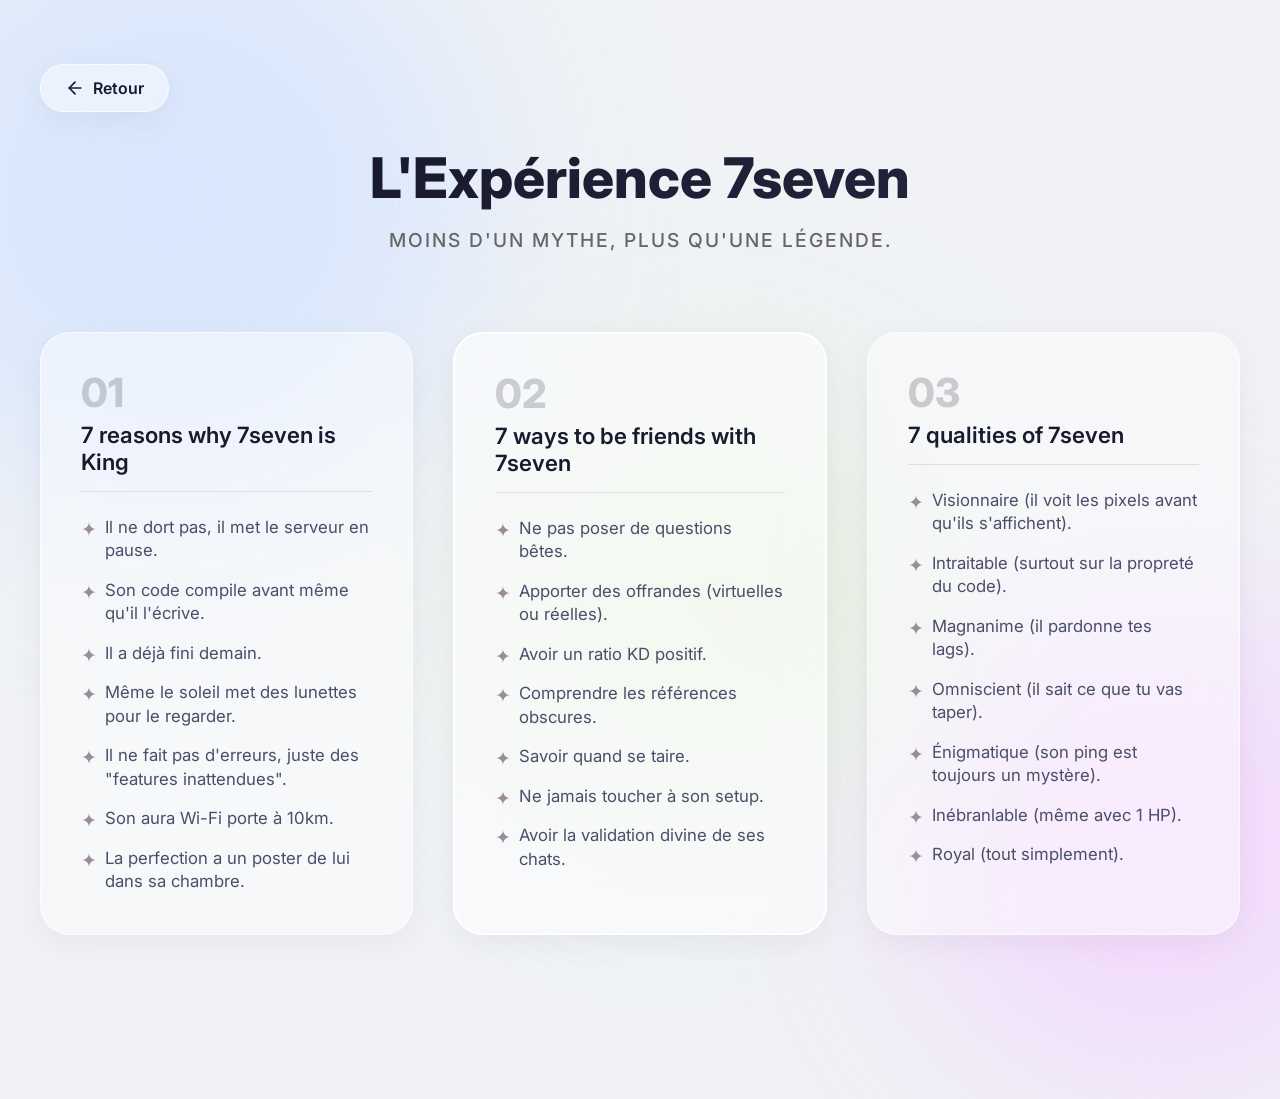
==== learn_more.html @ 364182dc "Create learn_more.html" ====
<!DOCTYPE html>
<html lang="fr">
<head>
    <meta charset="UTF-8">
    <meta name="viewport" content="width=device-width, initial-scale=1.0">
    <title>7seven - L'Élite</title>
    <link rel="stylesheet" href="style.css">
    <link href="https://fonts.googleapis.com/css2?family=Inter:wght@300;400;600;800&display=swap" rel="stylesheet">
</head>
<body class="learn-more-body">
    <!-- Fond animé -->
    <div class="blob blob-1"></div>
    <div class="blob blob-2"></div>
    <div class="blob blob-3"></div>

    <main class="container scrollable-container">
        
        <!-- Bouton de retour -->
        <a href="index.html" class="btn-back">
            <svg width="20" height="20" viewBox="0 0 24 24" fill="none" stroke="currentColor" stroke-width="2" stroke-linecap="round" stroke-linejoin="round">
                <line x1="19" y1="12" x2="5" y2="12"></line>
                <polyline points="12 19 5 12 12 5"></polyline>
            </svg>
            Retour
        </a>

        <header class="hero-section">
            <h1 class="glitch-text" data-text="L'Expérience 7seven">L'Expérience 7seven</h1>
            <p class="subtitle">Moins d'un mythe, plus qu'une légende.</p>
        </header>

        <div class="grid-container">
            <!-- Card 1 -->
            <div class="glass-card">
                <div class="card-header">
                    <span class="number">01</span>
                    <h3>7 reasons why 7seven is King</h3>
                </div>
                <ul class="flex-list">
                    <li>Il ne dort pas, il met le serveur en pause.</li>
                    <li>Son code compile avant même qu'il l'écrive.</li>
                    <li>Il a déjà fini demain.</li>
                    <li>Même le soleil met des lunettes pour le regarder.</li>
                    <li>Il ne fait pas d'erreurs, juste des "features inattendues".</li>
                    <li>Son aura Wi-Fi porte à 10km.</li>
                    <li>La perfection a un poster de lui dans sa chambre.</li>
                </ul>
            </div>

            <!-- Card 2 -->
            <div class="glass-card highlight-card">
                <div class="card-header">
                    <span class="number">02</span>
                    <h3>7 ways to be friends with 7seven</h3>
                </div>
                <ul class="flex-list">
                    <li>Ne pas poser de questions bêtes.</li>
                    <li>Apporter des offrandes (virtuelles ou réelles).</li>
                    <li>Avoir un ratio KD positif.</li>
                    <li>Comprendre les références obscures.</li>
                    <li>Savoir quand se taire.</li>
                    <li>Ne jamais toucher à son setup.</li>
                    <li>Avoir la validation divine de ses chats.</li>
                </ul>
            </div>

            <!-- Card 3 -->
            <div class="glass-card">
                <div class="card-header">
                    <span class="number">03</span>
                    <h3>7 qualities of 7seven</h3>
                </div>
                <ul class="flex-list">
                    <li>Visionnaire (il voit les pixels avant qu'ils s'affichent).</li>
                    <li>Intraitable (surtout sur la propreté du code).</li>
                    <li>Magnanime (il pardonne tes lags).</li>
                    <li>Omniscient (il sait ce que tu vas taper).</li>
                    <li>Énigmatique (son ping est toujours un mystère).</li>
                    <li>Inébranlable (même avec 1 HP).</li>
                    <li>Royal (tout simplement).</li>
                </ul>
            </div>
        </div>

    </main>
</body>
</html>
---- style.css ----
/* Reset basique */
* {
    margin: 0;
    padding: 0;
    box-sizing: border-box;
    font-family: 'Inter', sans-serif;
}

body {
    min-height: 100vh;
    display: flex;
    justify-content: center;
    align-items: center;
    background-color: #f0f2f5; /* Fond très légèrement plus sombre pour le contraste */
    position: relative;
    overflow-x: hidden;
    color: #1a1a2e;
}

/* Page d'accueil : pas de scroll */
body:not(.learn-more-body) {
    overflow: hidden;
}

/* Page Learn More : scroll autorisé */
.learn-more-body {
    align-items: flex-start;
    padding: 4rem 2rem;
    overflow-y: auto;
}

/* --- Taches floues (Blobs) --- */
.blob {
    position: absolute;
    border-radius: 50%;
    filter: blur(100px);
    z-index: -1;
    opacity: 0.8;
    animation: float 20s infinite ease-in-out alternate;
}

.blob-1 {
    width: 600px;
    height: 600px;
    background: #d4e4ff; /* Bleu */
    top: -10%;
    left: -10%;
}

.blob-2 {
    width: 500px;
    height: 500px;
    background: #f3d5ff; /* Violet */
    bottom: -10%;
    right: -10%;
    animation-delay: -5s;
}

.blob-3 {
    width: 400px;
    height: 400px;
    background: #e2f0d9; /* Vert très doux pour ajouter de la profondeur */
    top: 40%;
    left: 40%;
    animation-delay: -10s;
}

@keyframes float {
    0% { transform: translate(0, 0) scale(1); }
    100% { transform: translate(50px, 50px) scale(1.1); }
}

/* --- Organisation --- */
.container {
    display: flex;
    flex-direction: column;
    align-items: center;
    gap: 2rem;
    z-index: 1;
    width: 100%;
    max-width: 1200px;
}

/* --- Effet Glassmorphism --- */
.glass-effect, .icon-glass, .main-pill, .btn-glass, .glass-card, .btn-back {
    background: rgba(255, 255, 255, 0.45);
    backdrop-filter: blur(20px);
    -webkit-backdrop-filter: blur(20px);
    border: 1px solid rgba(255, 255, 255, 0.6);
    box-shadow: 0 8px 32px rgba(0, 0, 0, 0.05);
}

/* --- Éléments de l'accueil (Mise à jour pour plus de "flex") --- */
.icon-glass {
    width: 70px;
    height: 70px;
    border-radius: 50%;
    display: flex;
    justify-content: center;
    align-items: center;
    transition: transform 0.3s ease;
}
.icon-glass:hover { transform: rotate(15deg) scale(1.1); }

.subtitle {
    font-size: 1.2rem;
    font-weight: 500;
    color: #666;
    letter-spacing: 2px;
    text-transform: uppercase;
}

.main-pill {
    padding: 2rem 6rem;
    border-radius: 100px;
    border: 2px solid rgba(255, 255, 255, 0.9);
    box-shadow: 0 15px 35px rgba(0, 0, 0, 0.1), inset 0 0 20px rgba(255, 255, 255, 0.6);
    transition: all 0.4s cubic-bezier(0.175, 0.885, 0.32, 1.275);
}
.main-pill:hover {
    transform: scale(1.05);
    box-shadow: 0 20px 40px rgba(0, 0, 0, 0.15), inset 0 0 25px rgba(255, 255, 255, 0.8);
}

.main-pill h1 {
    font-size: 4.5rem;
    font-weight: 800;
    background: linear-gradient(135deg, #1a1a2e, #4a4e69);
    -webkit-background-clip: text;
    -webkit-text-fill-color: transparent;
    letter-spacing: -2px;
}

.btn-glass {
    padding: 1.2rem 3rem;
    border-radius: 50px;
    text-decoration: none;
    color: #1a1a2e;
    font-weight: 600;
    font-size: 1.1rem;
    transition: all 0.3s ease;
    display: inline-flex;
    align-items: center;
    gap: 10px;
}
.btn-glass:hover {
    background: rgba(255, 255, 255, 0.9);
    transform: translateY(-3px);
    box-shadow: 0 10px 20px rgba(0, 0, 0, 0.1);
}

/* --- Page Learn More (Le Flex) --- */
.btn-back {
    align-self: flex-start;
    padding: 0.8rem 1.5rem;
    border-radius: 30px;
    text-decoration: none;
    color: #1a1a2e;
    font-weight: 600;
    display: flex;
    align-items: center;
    gap: 8px;
    transition: all 0.3s ease;
}
.btn-back:hover {
    background: rgba(255, 255, 255, 0.9);
    transform: translateX(-5px);
}

.hero-section {
    text-align: center;
    margin-bottom: 3rem;
}

.glitch-text {
    font-size: 3.5rem;
    font-weight: 800;
    margin-bottom: 1rem;
    background: linear-gradient(135deg, #1a1a2e, #22223b);
    -webkit-background-clip: text;
    -webkit-text-fill-color: transparent;
}

.grid-container {
    display: grid;
    grid-template-columns: repeat(auto-fit, minmax(320px, 1fr));
    gap: 2.5rem;
    width: 100%;
}

.glass-card {
    padding: 2.5rem;
    border-radius: 30px;
    transition: all 0.4s ease;
    display: flex;
    flex-direction: column;
    gap: 1.5rem;
}
.glass-card:hover {
    transform: translateY(-10px);
    box-shadow: 0 20px 40px rgba(0, 0, 0, 0.1);
    background: rgba(255, 255, 255, 0.6);
}

.highlight-card {
    border: 2px solid rgba(255, 255, 255, 1);
    background: rgba(255, 255, 255, 0.55);
}

.card-header {
    display: flex;
    flex-direction: column;
    gap: 0.5rem;
    border-bottom: 1px solid rgba(0,0,0,0.1);
    padding-bottom: 1rem;
}

.number {
    font-size: 2.5rem;
    font-weight: 800;
    color: rgba(26, 26, 46, 0.2);
    line-height: 1;
}

.glass-card h3 {
    font-size: 1.4rem;
    font-weight: 600;
    color: #1a1a2e;
}

.flex-list {
    list-style: none;
    display: flex;
    flex-direction: column;
    gap: 1rem;
}

.flex-list li {
    font-size: 1.05rem;
    color: #4a4e69;
    position: relative;
    padding-left: 1.5rem;
    line-height: 1.4;
}

.flex-list li::before {
    content: "✦";
    position: absolute;
    left: 0;
    color: #9a8c98;
    font-size: 1.2rem;
}
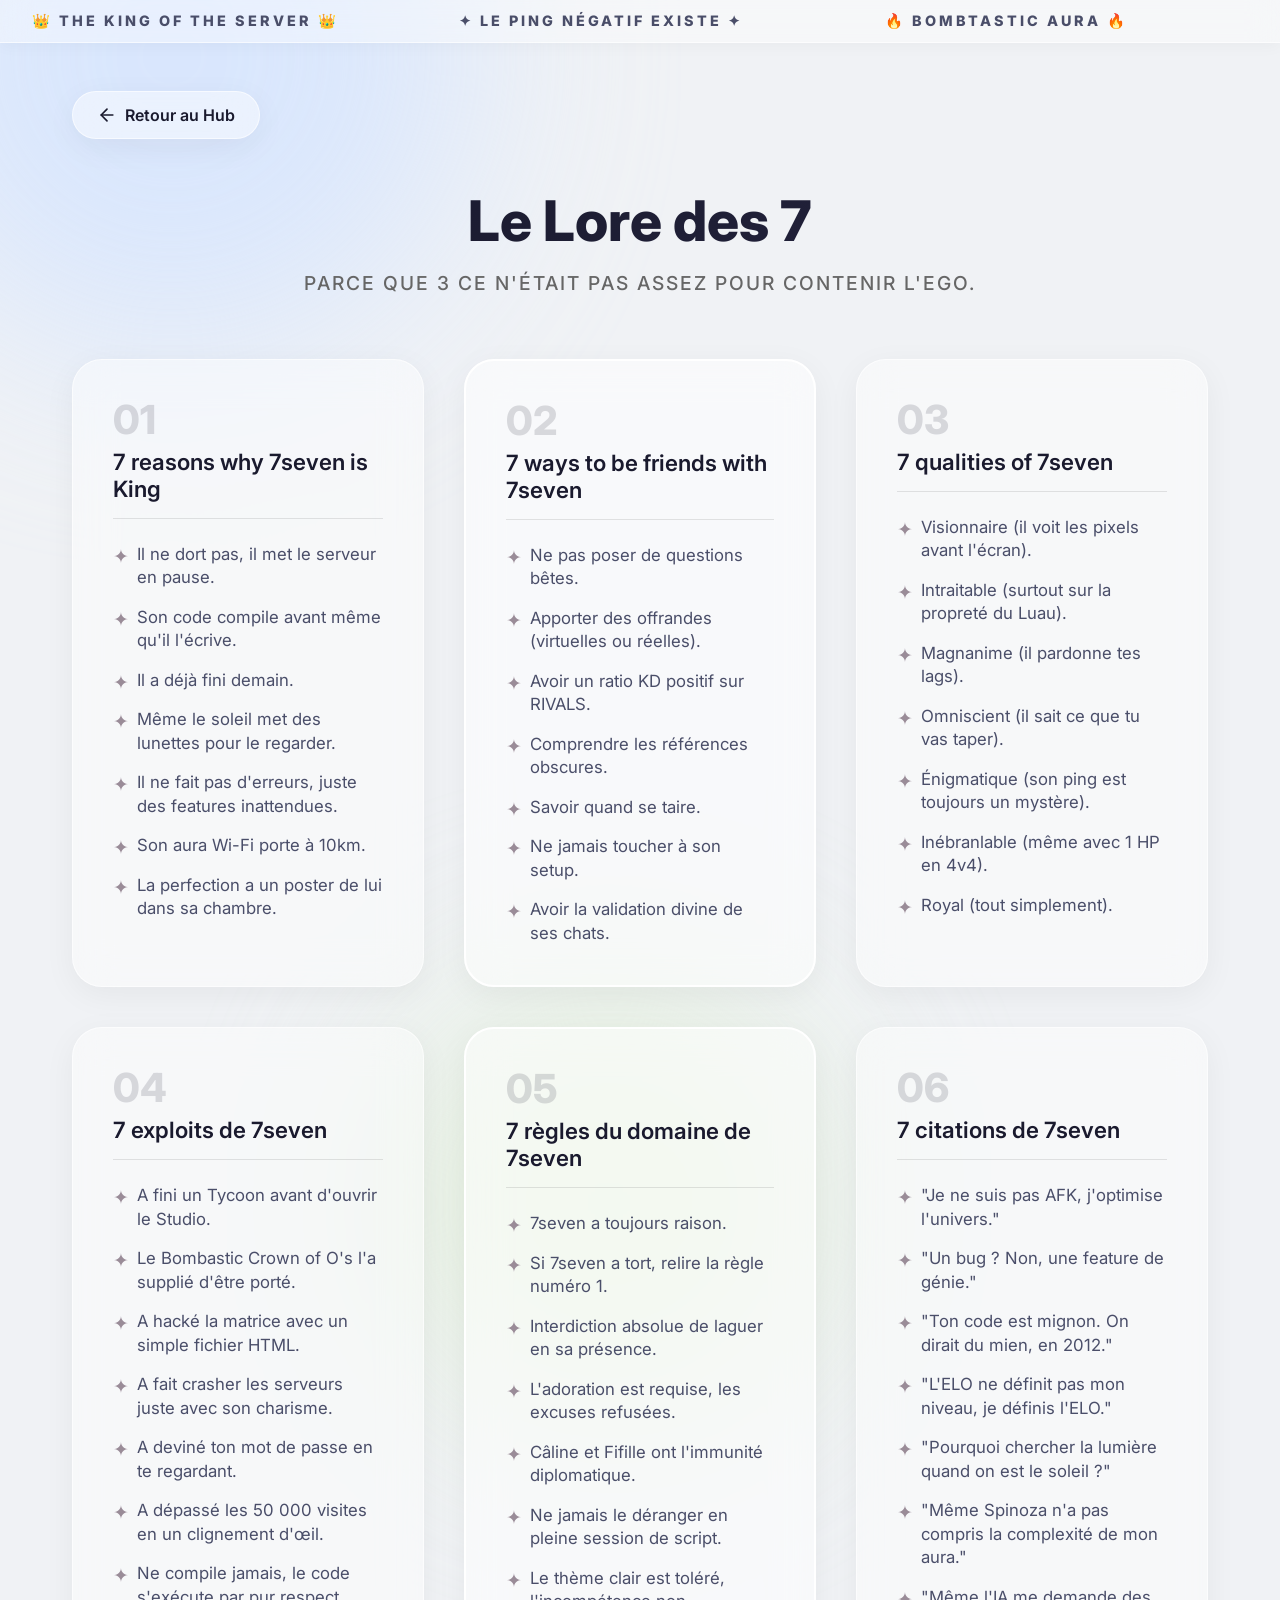
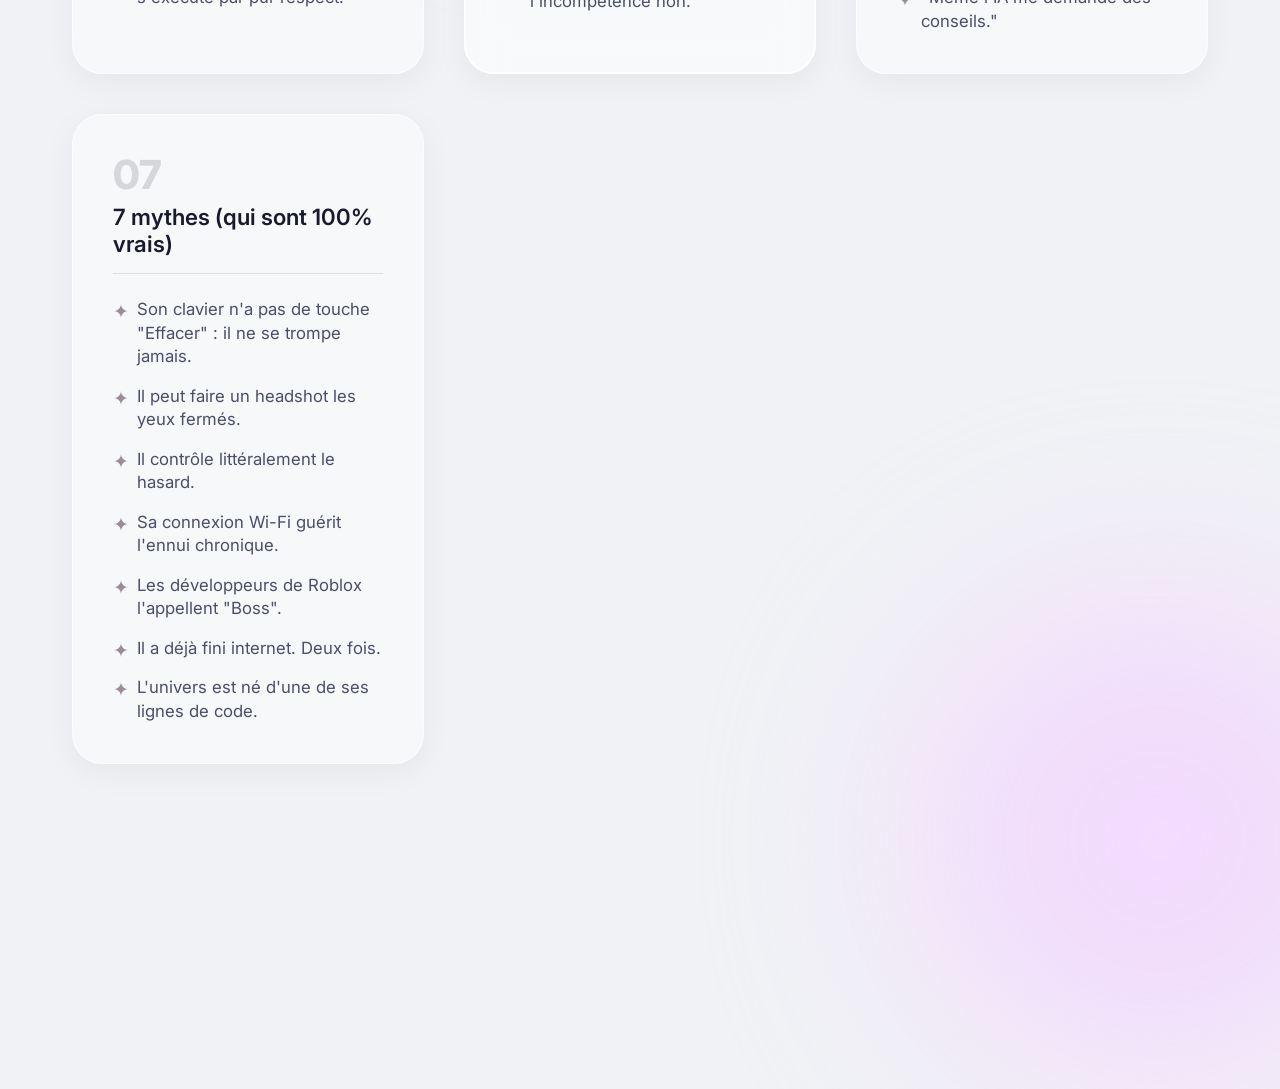
==== commit f4663dc5: "Update learn_more.html" ====
--- a/learn_more.html
+++ b/learn_more.html
@@ -3,33 +3,45 @@
 <head>
     <meta charset="UTF-8">
     <meta name="viewport" content="width=device-width, initial-scale=1.0">
-    <title>7seven - L'Élite</title>
+    <title>7seven - Le Lore des 7</title>
     <link rel="stylesheet" href="style.css">
     <link href="https://fonts.googleapis.com/css2?family=Inter:wght@300;400;600;800&display=swap" rel="stylesheet">
 </head>
 <body class="learn-more-body">
-    <!-- Fond animé -->
+    
+    <!-- Barre défilante animée (Ticker) -->
+    <div class="ticker-wrap">
+        <div class="ticker">
+            <div class="ticker__item">👑 THE KING OF THE SERVER 👑</div>
+            <div class="ticker__item">✦ LE PING NÉGATIF EXISTE ✦</div>
+            <div class="ticker__item">🔥 BOMBTASTIC AURA 🔥</div>
+            <div class="ticker__item">👑 THE KING OF THE SERVER 👑</div>
+            <div class="ticker__item">✦ LE PING NÉGATIF EXISTE ✦</div>
+            <div class="ticker__item">🔥 BOMBTASTIC AURA 🔥</div>
+        </div>
+    </div>
+
     <div class="blob blob-1"></div>
     <div class="blob blob-2"></div>
     <div class="blob blob-3"></div>
 
     <main class="container scrollable-container">
         
-        <!-- Bouton de retour -->
         <a href="index.html" class="btn-back">
             <svg width="20" height="20" viewBox="0 0 24 24" fill="none" stroke="currentColor" stroke-width="2" stroke-linecap="round" stroke-linejoin="round">
                 <line x1="19" y1="12" x2="5" y2="12"></line>
                 <polyline points="12 19 5 12 12 5"></polyline>
             </svg>
-            Retour
+            Retour au Hub
         </a>
 
         <header class="hero-section">
-            <h1 class="glitch-text" data-text="L'Expérience 7seven">L'Expérience 7seven</h1>
-            <p class="subtitle">Moins d'un mythe, plus qu'une légende.</p>
+            <h1 class="glitch-text">Le Lore des 7</h1>
+            <p class="subtitle">Parce que 3 ce n'était pas assez pour contenir l'ego.</p>
         </header>
 
         <div class="grid-container">
+            
             <!-- Card 1 -->
             <div class="glass-card">
                 <div class="card-header">
@@ -41,7 +53,7 @@
                     <li>Son code compile avant même qu'il l'écrive.</li>
                     <li>Il a déjà fini demain.</li>
                     <li>Même le soleil met des lunettes pour le regarder.</li>
-                    <li>Il ne fait pas d'erreurs, juste des "features inattendues".</li>
+                    <li>Il ne fait pas d'erreurs, juste des features inattendues.</li>
                     <li>Son aura Wi-Fi porte à 10km.</li>
                     <li>La perfection a un poster de lui dans sa chambre.</li>
                 </ul>
@@ -56,7 +68,7 @@
                 <ul class="flex-list">
                     <li>Ne pas poser de questions bêtes.</li>
                     <li>Apporter des offrandes (virtuelles ou réelles).</li>
-                    <li>Avoir un ratio KD positif.</li>
+                    <li>Avoir un ratio KD positif sur RIVALS.</li>
                     <li>Comprendre les références obscures.</li>
                     <li>Savoir quand se taire.</li>
                     <li>Ne jamais toucher à son setup.</li>
@@ -71,17 +83,85 @@
                     <h3>7 qualities of 7seven</h3>
                 </div>
                 <ul class="flex-list">
-                    <li>Visionnaire (il voit les pixels avant qu'ils s'affichent).</li>
-                    <li>Intraitable (surtout sur la propreté du code).</li>
+                    <li>Visionnaire (il voit les pixels avant l'écran).</li>
+                    <li>Intraitable (surtout sur la propreté du Luau).</li>
                     <li>Magnanime (il pardonne tes lags).</li>
                     <li>Omniscient (il sait ce que tu vas taper).</li>
                     <li>Énigmatique (son ping est toujours un mystère).</li>
-                    <li>Inébranlable (même avec 1 HP).</li>
+                    <li>Inébranlable (même avec 1 HP en 4v4).</li>
                     <li>Royal (tout simplement).</li>
                 </ul>
             </div>
+
+            <!-- Card 4 -->
+            <div class="glass-card">
+                <div class="card-header">
+                    <span class="number">04</span>
+                    <h3>7 exploits de 7seven</h3>
+                </div>
+                <ul class="flex-list">
+                    <li>A fini un Tycoon avant d'ouvrir le Studio.</li>
+                    <li>Le Bombastic Crown of O's l'a supplié d'être porté.</li>
+                    <li>A hacké la matrice avec un simple fichier HTML.</li>
+                    <li>A fait crasher les serveurs juste avec son charisme.</li>
+                    <li>A deviné ton mot de passe en te regardant.</li>
+                    <li>A dépassé les 50 000 visites en un clignement d'œil.</li>
+                    <li>Ne compile jamais, le code s'exécute par pur respect.</li>
+                </ul>
+            </div>
+
+            <!-- Card 5 -->
+            <div class="glass-card highlight-card">
+                <div class="card-header">
+                    <span class="number">05</span>
+                    <h3>7 règles du domaine de 7seven</h3>
+                </div>
+                <ul class="flex-list">
+                    <li>7seven a toujours raison.</li>
+                    <li>Si 7seven a tort, relire la règle numéro 1.</li>
+                    <li>Interdiction absolue de laguer en sa présence.</li>
+                    <li>L'adoration est requise, les excuses refusées.</li>
+                    <li>Câline et Fifille ont l'immunité diplomatique.</li>
+                    <li>Ne jamais le déranger en pleine session de script.</li>
+                    <li>Le thème clair est toléré, l'incompétence non.</li>
+                </ul>
+            </div>
+
+            <!-- Card 6 -->
+            <div class="glass-card">
+                <div class="card-header">
+                    <span class="number">06</span>
+                    <h3>7 citations de 7seven</h3>
+                </div>
+                <ul class="flex-list">
+                    <li>"Je ne suis pas AFK, j'optimise l'univers."</li>
+                    <li>"Un bug ? Non, une feature de génie."</li>
+                    <li>"Ton code est mignon. On dirait du mien, en 2012."</li>
+                    <li>"L'ELO ne définit pas mon niveau, je définis l'ELO."</li>
+                    <li>"Pourquoi chercher la lumière quand on est le soleil ?"</li>
+                    <li>"Même Spinoza n'a pas compris la complexité de mon aura."</li>
+                    <li>"Même l'IA me demande des conseils."</li>
+                </ul>
+            </div>
+
+            <!-- Card 7 -->
+            <div class="glass-card">
+                <div class="card-header">
+                    <span class="number">07</span>
+                    <h3>7 mythes (qui sont 100% vrais)</h3>
+                </div>
+                <ul class="flex-list">
+                    <li>Son clavier n'a pas de touche "Effacer" : il ne se trompe jamais.</li>
+                    <li>Il peut faire un headshot les yeux fermés.</li>
+                    <li>Il contrôle littéralement le hasard.</li>
+                    <li>Sa connexion Wi-Fi guérit l'ennui chronique.</li>
+                    <li>Les développeurs de Roblox l'appellent "Boss".</li>
+                    <li>Il a déjà fini internet. Deux fois.</li>
+                    <li>L'univers est né d'une de ses lignes de code.</li>
+                </ul>
+            </div>
+
         </div>
-
     </main>
 </body>
 </html>
--- a/style.css
+++ b/style.css
@@ -9,9 +9,9 @@
 body {
     min-height: 100vh;
     display: flex;
-    justify-content: center;
+    flex-direction: column;
     align-items: center;
-    background-color: #f0f2f5; /* Fond très légèrement plus sombre pour le contraste */
+    background-color: #f0f2f5; 
     position: relative;
     overflow-x: hidden;
     color: #1a1a2e;
@@ -20,13 +20,53 @@
 /* Page d'accueil : pas de scroll */
 body:not(.learn-more-body) {
     overflow: hidden;
+    justify-content: center;
 }
 
 /* Page Learn More : scroll autorisé */
 .learn-more-body {
-    align-items: flex-start;
-    padding: 4rem 2rem;
+    align-items: center;
     overflow-y: auto;
+}
+
+.scrollable-container {
+    padding: 3rem 2rem 5rem 2rem;
+}
+
+/* --- Barre Ticker --- */
+.ticker-wrap {
+    width: 100%;
+    overflow: hidden;
+    background: rgba(255, 255, 255, 0.4);
+    border-bottom: 1px solid rgba(255, 255, 255, 0.6);
+    backdrop-filter: blur(15px);
+    -webkit-backdrop-filter: blur(15px);
+    position: sticky;
+    top: 0;
+    z-index: 100;
+    padding: 12px 0;
+    box-shadow: 0 4px 15px rgba(0,0,0,0.03);
+}
+
+.ticker {
+    display: flex;
+    width: 200%; /* Important pour que l'animation boucle sans saut */
+    animation: ticker 15s linear infinite;
+}
+
+.ticker__item {
+    flex: 1;
+    white-space: nowrap;
+    padding: 0 2rem;
+    font-weight: 800;
+    color: #4a4e69;
+    letter-spacing: 3px;
+    font-size: 0.9rem;
+}
+
+@keyframes ticker {
+    0% { transform: translateX(0); }
+    100% { transform: translateX(-50%); }
 }
 
 /* --- Taches floues (Blobs) --- */
@@ -36,38 +76,41 @@
     filter: blur(100px);
     z-index: -1;
     opacity: 0.8;
-    animation: float 20s infinite ease-in-out alternate;
-}
-
-.blob-1 {
-    width: 600px;
-    height: 600px;
-    background: #d4e4ff; /* Bleu */
-    top: -10%;
-    left: -10%;
-}
-
-.blob-2 {
-    width: 500px;
-    height: 500px;
-    background: #f3d5ff; /* Violet */
-    bottom: -10%;
-    right: -10%;
-    animation-delay: -5s;
-}
-
-.blob-3 {
-    width: 400px;
-    height: 400px;
-    background: #e2f0d9; /* Vert très doux pour ajouter de la profondeur */
-    top: 40%;
-    left: 40%;
-    animation-delay: -10s;
-}
-
-@keyframes float {
-    0% { transform: translate(0, 0) scale(1); }
-    100% { transform: translate(50px, 50px) scale(1.1); }
+    animation: floatBlob 20s infinite ease-in-out alternate;
+}
+
+.blob-1 { width: 600px; height: 600px; background: #d4e4ff; top: -10%; left: -10%; }
+.blob-2 { width: 500px; height: 500px; background: #f3d5ff; bottom: -10%; right: -10%; animation-delay: -5s; }
+.blob-3 { width: 450px; height: 450px; background: #e2f0d9; top: 40%; left: 30%; animation-delay: -10s; }
+
+@keyframes floatBlob {
+    0% { transform: translate(0, 0) scale(1) rotate(0deg); }
+    100% { transform: translate(80px, 80px) scale(1.15) rotate(15deg); }
+}
+
+/* --- Particules (Accueil) --- */
+.particles {
+    position: fixed;
+    top: 0; left: 0; width: 100%; height: 100%;
+    pointer-events: none;
+    z-index: 0;
+}
+
+.particle {
+    position: absolute;
+    bottom: -10px;
+    width: 6px; height: 6px;
+    background: rgba(255, 255, 255, 0.9);
+    border-radius: 50%;
+    box-shadow: 0 0 10px rgba(255, 255, 255, 0.8);
+    animation: floatUp linear infinite;
+}
+
+@keyframes floatUp {
+    0% { transform: translateY(0) scale(1); opacity: 0; }
+    20% { opacity: 1; }
+    80% { opacity: 1; }
+    100% { transform: translateY(-100vh) scale(0); opacity: 0; }
 }
 
 /* --- Organisation --- */
@@ -90,163 +133,133 @@
     box-shadow: 0 8px 32px rgba(0, 0, 0, 0.05);
 }
 
-/* --- Éléments de l'accueil (Mise à jour pour plus de "flex") --- */
+/* --- Animations Accueil --- */
+.pulse-anim { animation: pulse 3s infinite ease-in-out; }
+@keyframes pulse {
+    0%, 100% { transform: scale(1); }
+    50% { transform: scale(1.05); box-shadow: 0 0 20px rgba(255,255,255,0.8); }
+}
+
+.float-anim { animation: floatSoft 6s infinite ease-in-out; }
+@keyframes floatSoft {
+    0%, 100% { transform: translateY(0); }
+    50% { transform: translateY(-10px); }
+}
+
 .icon-glass {
-    width: 70px;
-    height: 70px;
-    border-radius: 50%;
-    display: flex;
-    justify-content: center;
-    align-items: center;
-    transition: transform 0.3s ease;
-}
-.icon-glass:hover { transform: rotate(15deg) scale(1.1); }
+    width: 70px; height: 70px; border-radius: 50%;
+    display: flex; justify-content: center; align-items: center;
+}
 
 .subtitle {
-    font-size: 1.2rem;
-    font-weight: 500;
-    color: #666;
-    letter-spacing: 2px;
-    text-transform: uppercase;
+    font-size: 1.2rem; font-weight: 500; color: #666;
+    letter-spacing: 2px; text-transform: uppercase;
 }
 
 .main-pill {
-    padding: 2rem 6rem;
-    border-radius: 100px;
+    padding: 2rem 6rem; border-radius: 100px;
     border: 2px solid rgba(255, 255, 255, 0.9);
     box-shadow: 0 15px 35px rgba(0, 0, 0, 0.1), inset 0 0 20px rgba(255, 255, 255, 0.6);
     transition: all 0.4s cubic-bezier(0.175, 0.885, 0.32, 1.275);
 }
 .main-pill:hover {
-    transform: scale(1.05);
-    box-shadow: 0 20px 40px rgba(0, 0, 0, 0.15), inset 0 0 25px rgba(255, 255, 255, 0.8);
+    transform: scale(1.05) translateY(-5px);
+    box-shadow: 0 25px 45px rgba(0, 0, 0, 0.15), inset 0 0 30px rgba(255, 255, 255, 0.9);
 }
 
 .main-pill h1 {
-    font-size: 4.5rem;
-    font-weight: 800;
+    font-size: 4.5rem; font-weight: 800;
     background: linear-gradient(135deg, #1a1a2e, #4a4e69);
-    -webkit-background-clip: text;
-    -webkit-text-fill-color: transparent;
+    -webkit-background-clip: text; -webkit-text-fill-color: transparent;
     letter-spacing: -2px;
 }
 
 .btn-glass {
-    padding: 1.2rem 3rem;
-    border-radius: 50px;
-    text-decoration: none;
-    color: #1a1a2e;
-    font-weight: 600;
-    font-size: 1.1rem;
-    transition: all 0.3s ease;
-    display: inline-flex;
-    align-items: center;
-    gap: 10px;
+    padding: 1.2rem 3rem; border-radius: 50px; text-decoration: none;
+    color: #1a1a2e; font-weight: 600; font-size: 1.1rem;
+    transition: all 0.3s ease; display: inline-flex; align-items: center; gap: 10px;
 }
 .btn-glass:hover {
-    background: rgba(255, 255, 255, 0.9);
-    transform: translateY(-3px);
-    box-shadow: 0 10px 20px rgba(0, 0, 0, 0.1);
-}
-
-/* --- Page Learn More (Le Flex) --- */
+    background: rgba(255, 255, 255, 0.9); transform: translateY(-3px);
+    box-shadow: 0 10px 25px rgba(255, 255, 255, 0.5);
+}
+
+/* --- Page Learn More --- */
 .btn-back {
-    align-self: flex-start;
-    padding: 0.8rem 1.5rem;
-    border-radius: 30px;
-    text-decoration: none;
-    color: #1a1a2e;
-    font-weight: 600;
-    display: flex;
-    align-items: center;
-    gap: 8px;
-    transition: all 0.3s ease;
+    align-self: flex-start; padding: 0.8rem 1.5rem; border-radius: 30px;
+    text-decoration: none; color: #1a1a2e; font-weight: 600;
+    display: flex; align-items: center; gap: 8px; transition: all 0.3s ease;
 }
 .btn-back:hover {
-    background: rgba(255, 255, 255, 0.9);
-    transform: translateX(-5px);
-}
-
-.hero-section {
-    text-align: center;
-    margin-bottom: 3rem;
-}
+    background: rgba(255, 255, 255, 0.9); transform: translateX(-5px);
+}
+
+.hero-section { text-align: center; margin-bottom: 2rem; margin-top: 1rem; }
 
 .glitch-text {
-    font-size: 3.5rem;
-    font-weight: 800;
-    margin-bottom: 1rem;
+    font-size: 3.5rem; font-weight: 800; margin-bottom: 1rem;
     background: linear-gradient(135deg, #1a1a2e, #22223b);
-    -webkit-background-clip: text;
-    -webkit-text-fill-color: transparent;
+    -webkit-background-clip: text; -webkit-text-fill-color: transparent;
+    animation: textShine 3s infinite alternate;
+}
+
+@keyframes textShine {
+    0% { filter: drop-shadow(0 0 5px rgba(0,0,0,0.05)); }
+    100% { filter: drop-shadow(0 0 15px rgba(255,255,255,0.8)); }
 }
 
 .grid-container {
     display: grid;
     grid-template-columns: repeat(auto-fit, minmax(320px, 1fr));
-    gap: 2.5rem;
-    width: 100%;
-}
-
+    gap: 2.5rem; width: 100%;
+}
+
+/* Apparition en cascade des cartes */
 .glass-card {
-    padding: 2.5rem;
-    border-radius: 30px;
-    transition: all 0.4s ease;
-    display: flex;
-    flex-direction: column;
-    gap: 1.5rem;
-}
+    padding: 2.5rem; border-radius: 30px;
+    display: flex; flex-direction: column; gap: 1.5rem;
+    opacity: 0;
+    animation: cardAppear 0.8s ease-out forwards;
+    transition: transform 0.4s ease, box-shadow 0.4s ease, background 0.4s ease;
+}
+
+@keyframes cardAppear {
+    from { opacity: 0; transform: translateY(40px); }
+    to { opacity: 1; transform: translateY(0); }
+}
+
+.glass-card:nth-child(1) { animation-delay: 0.1s; }
+.glass-card:nth-child(2) { animation-delay: 0.2s; }
+.glass-card:nth-child(3) { animation-delay: 0.3s; }
+.glass-card:nth-child(4) { animation-delay: 0.4s; }
+.glass-card:nth-child(5) { animation-delay: 0.5s; }
+.glass-card:nth-child(6) { animation-delay: 0.6s; }
+.glass-card:nth-child(7) { animation-delay: 0.7s; }
+
 .glass-card:hover {
-    transform: translateY(-10px);
-    box-shadow: 0 20px 40px rgba(0, 0, 0, 0.1);
-    background: rgba(255, 255, 255, 0.6);
-}
-
-.highlight-card {
-    border: 2px solid rgba(255, 255, 255, 1);
-    background: rgba(255, 255, 255, 0.55);
-}
+    transform: translateY(-10px) scale(1.02);
+    box-shadow: 0 20px 40px rgba(0, 0, 0, 0.1), 0 0 20px rgba(255, 255, 255, 0.7);
+    background: rgba(255, 255, 255, 0.7);
+    border: 1px solid rgba(255, 255, 255, 1);
+}
+
+.highlight-card { border: 2px solid rgba(255, 255, 255, 1); background: rgba(255, 255, 255, 0.55); }
 
 .card-header {
-    display: flex;
-    flex-direction: column;
-    gap: 0.5rem;
-    border-bottom: 1px solid rgba(0,0,0,0.1);
-    padding-bottom: 1rem;
+    display: flex; flex-direction: column; gap: 0.5rem;
+    border-bottom: 1px solid rgba(0,0,0,0.1); padding-bottom: 1rem;
 }
 
 .number {
-    font-size: 2.5rem;
-    font-weight: 800;
-    color: rgba(26, 26, 46, 0.2);
-    line-height: 1;
-}
-
-.glass-card h3 {
-    font-size: 1.4rem;
-    font-weight: 600;
-    color: #1a1a2e;
-}
-
-.flex-list {
-    list-style: none;
-    display: flex;
-    flex-direction: column;
-    gap: 1rem;
-}
-
+    font-size: 2.5rem; font-weight: 800; color: rgba(26, 26, 46, 0.15); line-height: 1;
+}
+
+.glass-card h3 { font-size: 1.4rem; font-weight: 600; color: #1a1a2e; }
+
+.flex-list { list-style: none; display: flex; flex-direction: column; gap: 1rem; }
 .flex-list li {
-    font-size: 1.05rem;
-    color: #4a4e69;
-    position: relative;
-    padding-left: 1.5rem;
-    line-height: 1.4;
-}
-
+    font-size: 1.05rem; color: #4a4e69; position: relative; padding-left: 1.5rem; line-height: 1.4;
+}
 .flex-list li::before {
-    content: "✦";
-    position: absolute;
-    left: 0;
-    color: #9a8c98;
-    font-size: 1.2rem;
-}
+    content: "✦"; position: absolute; left: 0; color: #9a8c98; font-size: 1.2rem;
+}
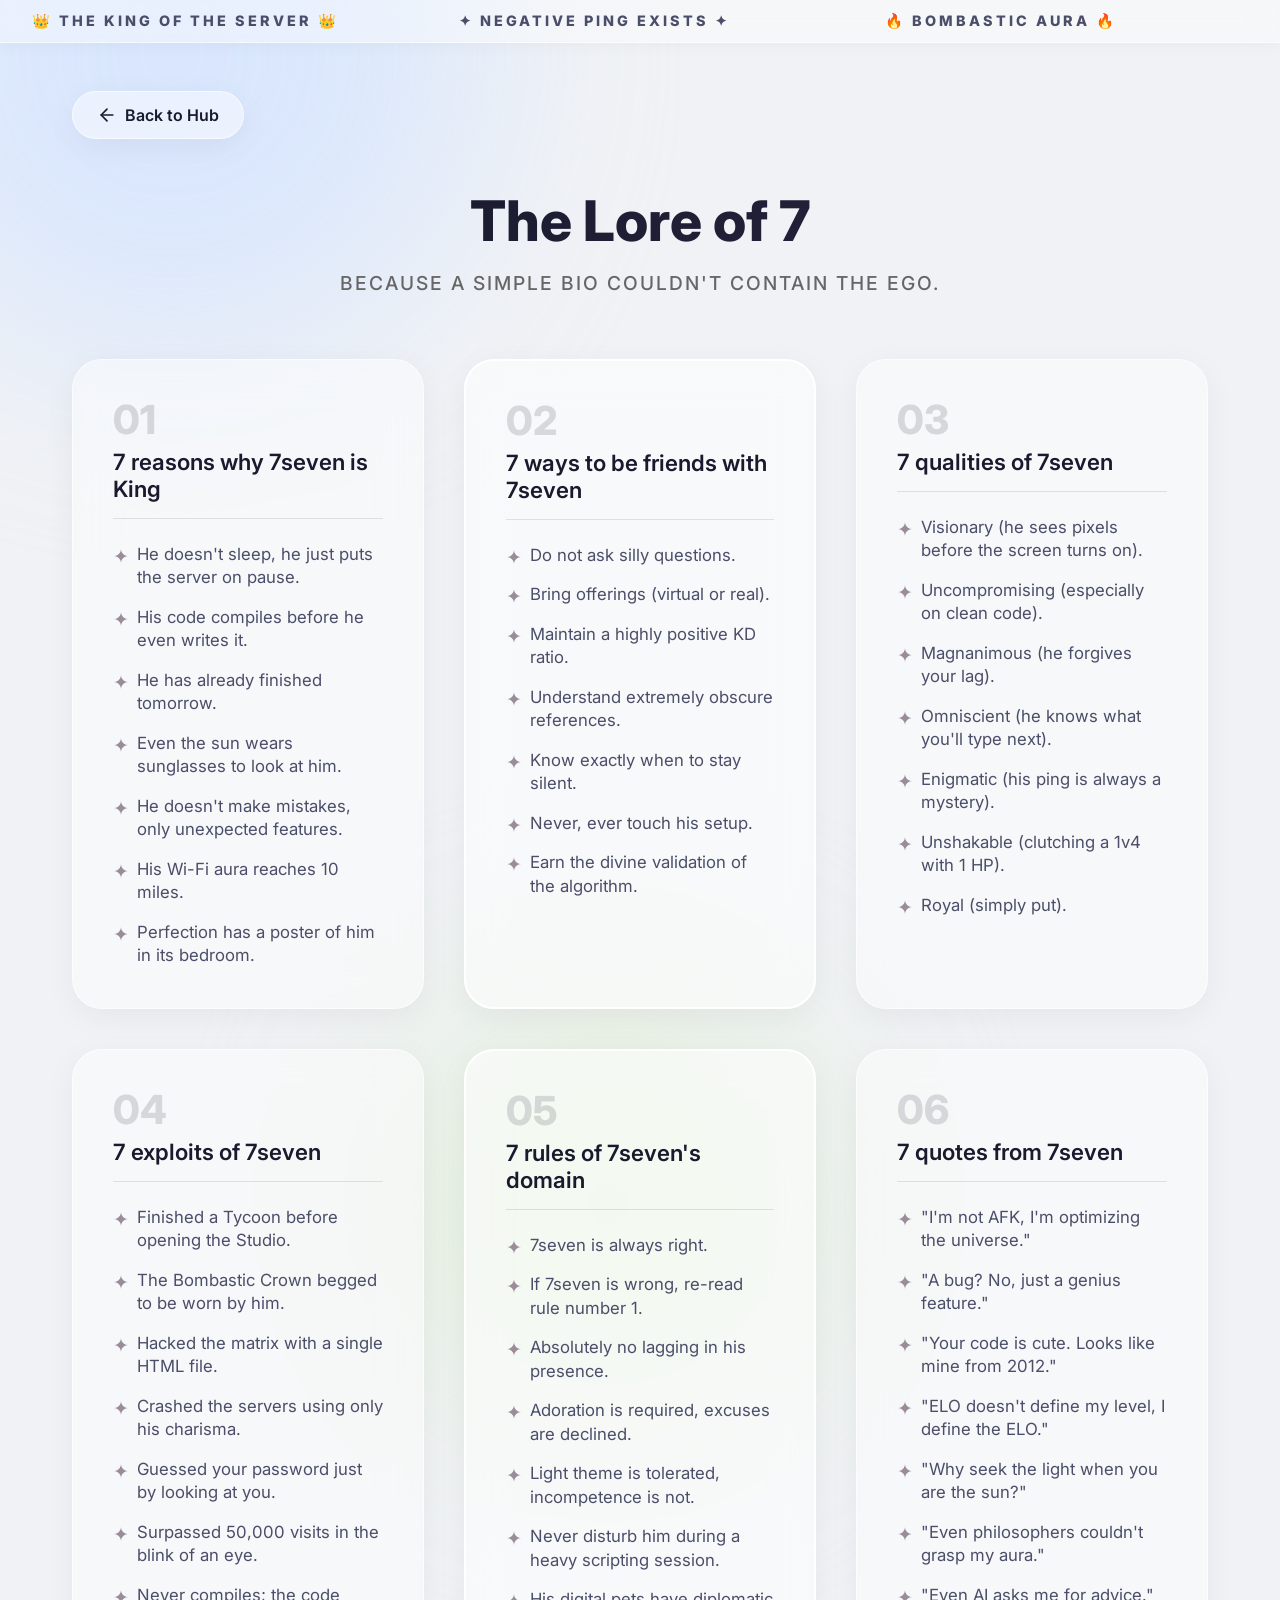
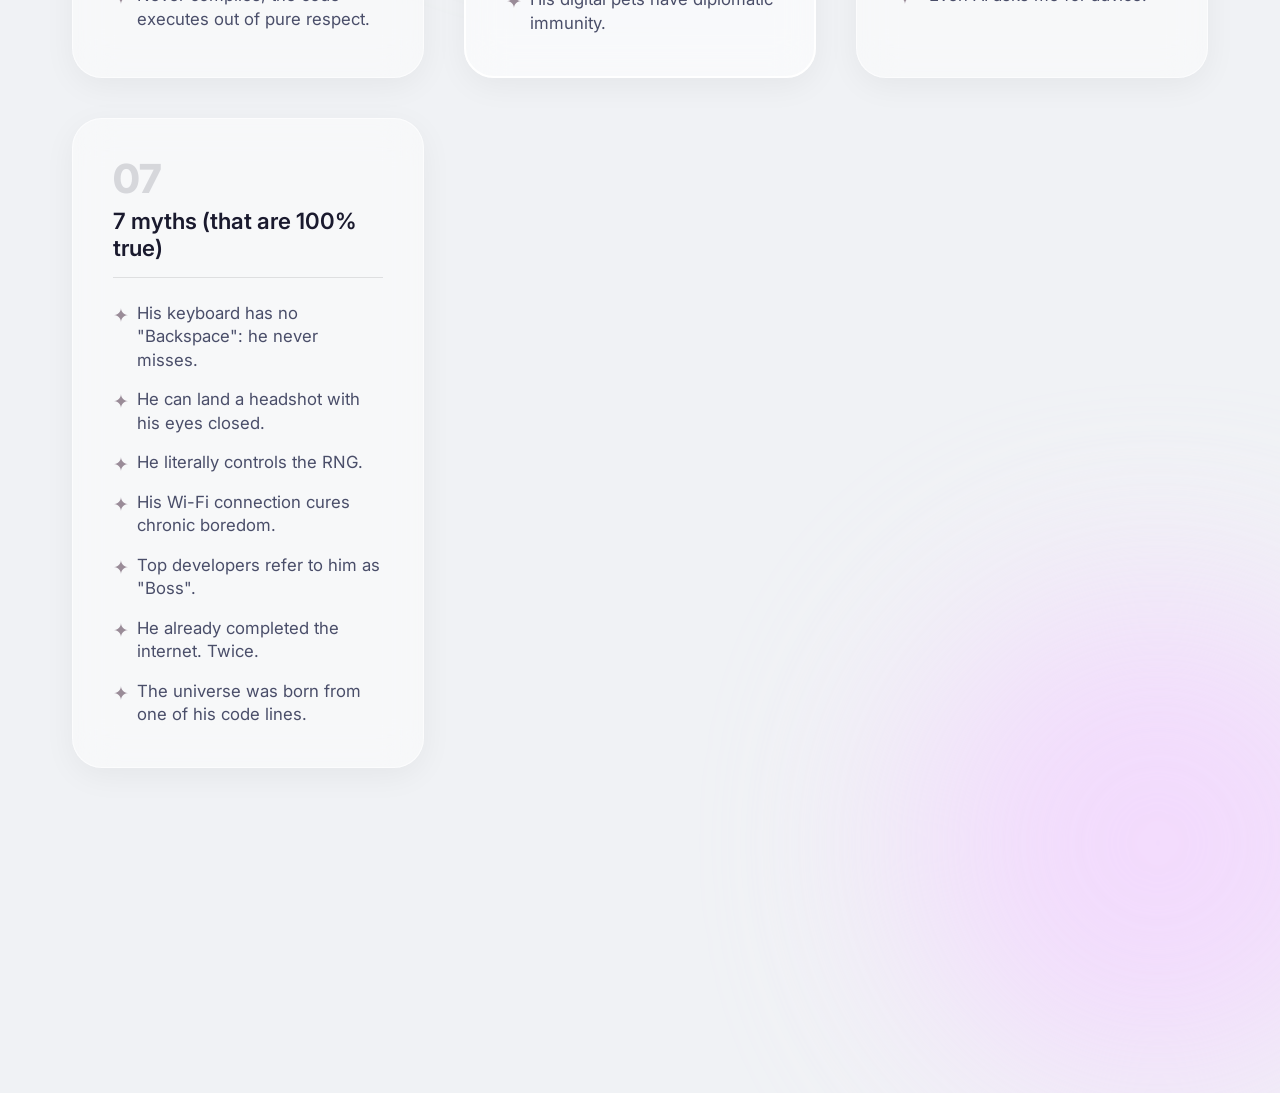
==== commit e78dc2f9: "Update learn_more.html" ====
--- a/learn_more.html
+++ b/learn_more.html
@@ -1,23 +1,23 @@
 <!DOCTYPE html>
-<html lang="fr">
+<html lang="en">
 <head>
     <meta charset="UTF-8">
     <meta name="viewport" content="width=device-width, initial-scale=1.0">
-    <title>7seven - Le Lore des 7</title>
+    <title>7seven - The Lore</title>
     <link rel="stylesheet" href="style.css">
     <link href="https://fonts.googleapis.com/css2?family=Inter:wght@300;400;600;800&display=swap" rel="stylesheet">
 </head>
 <body class="learn-more-body">
     
-    <!-- Barre défilante animée (Ticker) -->
+    <!-- Animated Ticker -->
     <div class="ticker-wrap">
         <div class="ticker">
             <div class="ticker__item">👑 THE KING OF THE SERVER 👑</div>
-            <div class="ticker__item">✦ LE PING NÉGATIF EXISTE ✦</div>
-            <div class="ticker__item">🔥 BOMBTASTIC AURA 🔥</div>
+            <div class="ticker__item">✦ NEGATIVE PING EXISTS ✦</div>
+            <div class="ticker__item">🔥 BOMBASTIC AURA 🔥</div>
             <div class="ticker__item">👑 THE KING OF THE SERVER 👑</div>
-            <div class="ticker__item">✦ LE PING NÉGATIF EXISTE ✦</div>
-            <div class="ticker__item">🔥 BOMBTASTIC AURA 🔥</div>
+            <div class="ticker__item">✦ NEGATIVE PING EXISTS ✦</div>
+            <div class="ticker__item">🔥 BOMBASTIC AURA 🔥</div>
         </div>
     </div>
 
@@ -32,12 +32,12 @@
                 <line x1="19" y1="12" x2="5" y2="12"></line>
                 <polyline points="12 19 5 12 12 5"></polyline>
             </svg>
-            Retour au Hub
+            Back to Hub
         </a>
 
         <header class="hero-section">
-            <h1 class="glitch-text">Le Lore des 7</h1>
-            <p class="subtitle">Parce que 3 ce n'était pas assez pour contenir l'ego.</p>
+            <h1 class="glitch-text">The Lore of 7</h1>
+            <p class="subtitle">Because a simple bio couldn't contain the ego.</p>
         </header>
 
         <div class="grid-container">
@@ -49,13 +49,13 @@
                     <h3>7 reasons why 7seven is King</h3>
                 </div>
                 <ul class="flex-list">
-                    <li>Il ne dort pas, il met le serveur en pause.</li>
-                    <li>Son code compile avant même qu'il l'écrive.</li>
-                    <li>Il a déjà fini demain.</li>
-                    <li>Même le soleil met des lunettes pour le regarder.</li>
-                    <li>Il ne fait pas d'erreurs, juste des features inattendues.</li>
-                    <li>Son aura Wi-Fi porte à 10km.</li>
-                    <li>La perfection a un poster de lui dans sa chambre.</li>
+                    <li>He doesn't sleep, he just puts the server on pause.</li>
+                    <li>His code compiles before he even writes it.</li>
+                    <li>He has already finished tomorrow.</li>
+                    <li>Even the sun wears sunglasses to look at him.</li>
+                    <li>He doesn't make mistakes, only unexpected features.</li>
+                    <li>His Wi-Fi aura reaches 10 miles.</li>
+                    <li>Perfection has a poster of him in its bedroom.</li>
                 </ul>
             </div>
 
@@ -66,13 +66,13 @@
                     <h3>7 ways to be friends with 7seven</h3>
                 </div>
                 <ul class="flex-list">
-                    <li>Ne pas poser de questions bêtes.</li>
-                    <li>Apporter des offrandes (virtuelles ou réelles).</li>
-                    <li>Avoir un ratio KD positif sur RIVALS.</li>
-                    <li>Comprendre les références obscures.</li>
-                    <li>Savoir quand se taire.</li>
-                    <li>Ne jamais toucher à son setup.</li>
-                    <li>Avoir la validation divine de ses chats.</li>
+                    <li>Do not ask silly questions.</li>
+                    <li>Bring offerings (virtual or real).</li>
+                    <li>Maintain a highly positive KD ratio.</li>
+                    <li>Understand extremely obscure references.</li>
+                    <li>Know exactly when to stay silent.</li>
+                    <li>Never, ever touch his setup.</li>
+                    <li>Earn the divine validation of the algorithm.</li>
                 </ul>
             </div>
 
@@ -83,13 +83,13 @@
                     <h3>7 qualities of 7seven</h3>
                 </div>
                 <ul class="flex-list">
-                    <li>Visionnaire (il voit les pixels avant l'écran).</li>
-                    <li>Intraitable (surtout sur la propreté du Luau).</li>
-                    <li>Magnanime (il pardonne tes lags).</li>
-                    <li>Omniscient (il sait ce que tu vas taper).</li>
-                    <li>Énigmatique (son ping est toujours un mystère).</li>
-                    <li>Inébranlable (même avec 1 HP en 4v4).</li>
-                    <li>Royal (tout simplement).</li>
+                    <li>Visionary (he sees pixels before the screen turns on).</li>
+                    <li>Uncompromising (especially on clean code).</li>
+                    <li>Magnanimous (he forgives your lag).</li>
+                    <li>Omniscient (he knows what you'll type next).</li>
+                    <li>Enigmatic (his ping is always a mystery).</li>
+                    <li>Unshakable (clutching a 1v4 with 1 HP).</li>
+                    <li>Royal (simply put).</li>
                 </ul>
             </div>
 
@@ -97,16 +97,16 @@
             <div class="glass-card">
                 <div class="card-header">
                     <span class="number">04</span>
-                    <h3>7 exploits de 7seven</h3>
+                    <h3>7 exploits of 7seven</h3>
                 </div>
                 <ul class="flex-list">
-                    <li>A fini un Tycoon avant d'ouvrir le Studio.</li>
-                    <li>Le Bombastic Crown of O's l'a supplié d'être porté.</li>
-                    <li>A hacké la matrice avec un simple fichier HTML.</li>
-                    <li>A fait crasher les serveurs juste avec son charisme.</li>
-                    <li>A deviné ton mot de passe en te regardant.</li>
-                    <li>A dépassé les 50 000 visites en un clignement d'œil.</li>
-                    <li>Ne compile jamais, le code s'exécute par pur respect.</li>
+                    <li>Finished a Tycoon before opening the Studio.</li>
+                    <li>The Bombastic Crown begged to be worn by him.</li>
+                    <li>Hacked the matrix with a single HTML file.</li>
+                    <li>Crashed the servers using only his charisma.</li>
+                    <li>Guessed your password just by looking at you.</li>
+                    <li>Surpassed 50,000 visits in the blink of an eye.</li>
+                    <li>Never compiles; the code executes out of pure respect.</li>
                 </ul>
             </div>
 
@@ -114,16 +114,16 @@
             <div class="glass-card highlight-card">
                 <div class="card-header">
                     <span class="number">05</span>
-                    <h3>7 règles du domaine de 7seven</h3>
+                    <h3>7 rules of 7seven's domain</h3>
                 </div>
                 <ul class="flex-list">
-                    <li>7seven a toujours raison.</li>
-                    <li>Si 7seven a tort, relire la règle numéro 1.</li>
-                    <li>Interdiction absolue de laguer en sa présence.</li>
-                    <li>L'adoration est requise, les excuses refusées.</li>
-                    <li>Câline et Fifille ont l'immunité diplomatique.</li>
-                    <li>Ne jamais le déranger en pleine session de script.</li>
-                    <li>Le thème clair est toléré, l'incompétence non.</li>
+                    <li>7seven is always right.</li>
+                    <li>If 7seven is wrong, re-read rule number 1.</li>
+                    <li>Absolutely no lagging in his presence.</li>
+                    <li>Adoration is required, excuses are declined.</li>
+                    <li>Light theme is tolerated, incompetence is not.</li>
+                    <li>Never disturb him during a heavy scripting session.</li>
+                    <li>His digital pets have diplomatic immunity.</li>
                 </ul>
             </div>
 
@@ -131,16 +131,16 @@
             <div class="glass-card">
                 <div class="card-header">
                     <span class="number">06</span>
-                    <h3>7 citations de 7seven</h3>
+                    <h3>7 quotes from 7seven</h3>
                 </div>
                 <ul class="flex-list">
-                    <li>"Je ne suis pas AFK, j'optimise l'univers."</li>
-                    <li>"Un bug ? Non, une feature de génie."</li>
-                    <li>"Ton code est mignon. On dirait du mien, en 2012."</li>
-                    <li>"L'ELO ne définit pas mon niveau, je définis l'ELO."</li>
-                    <li>"Pourquoi chercher la lumière quand on est le soleil ?"</li>
-                    <li>"Même Spinoza n'a pas compris la complexité de mon aura."</li>
-                    <li>"Même l'IA me demande des conseils."</li>
+                    <li>"I'm not AFK, I'm optimizing the universe."</li>
+                    <li>"A bug? No, just a genius feature."</li>
+                    <li>"Your code is cute. Looks like mine from 2012."</li>
+                    <li>"ELO doesn't define my level, I define the ELO."</li>
+                    <li>"Why seek the light when you are the sun?"</li>
+                    <li>"Even philosophers couldn't grasp my aura."</li>
+                    <li>"Even AI asks me for advice."</li>
                 </ul>
             </div>
 
@@ -148,16 +148,16 @@
             <div class="glass-card">
                 <div class="card-header">
                     <span class="number">07</span>
-                    <h3>7 mythes (qui sont 100% vrais)</h3>
+                    <h3>7 myths (that are 100% true)</h3>
                 </div>
                 <ul class="flex-list">
-                    <li>Son clavier n'a pas de touche "Effacer" : il ne se trompe jamais.</li>
-                    <li>Il peut faire un headshot les yeux fermés.</li>
-                    <li>Il contrôle littéralement le hasard.</li>
-                    <li>Sa connexion Wi-Fi guérit l'ennui chronique.</li>
-                    <li>Les développeurs de Roblox l'appellent "Boss".</li>
-                    <li>Il a déjà fini internet. Deux fois.</li>
-                    <li>L'univers est né d'une de ses lignes de code.</li>
+                    <li>His keyboard has no "Backspace": he never misses.</li>
+                    <li>He can land a headshot with his eyes closed.</li>
+                    <li>He literally controls the RNG.</li>
+                    <li>His Wi-Fi connection cures chronic boredom.</li>
+                    <li>Top developers refer to him as "Boss".</li>
+                    <li>He already completed the internet. Twice.</li>
+                    <li>The universe was born from one of his code lines.</li>
                 </ul>
             </div>
 
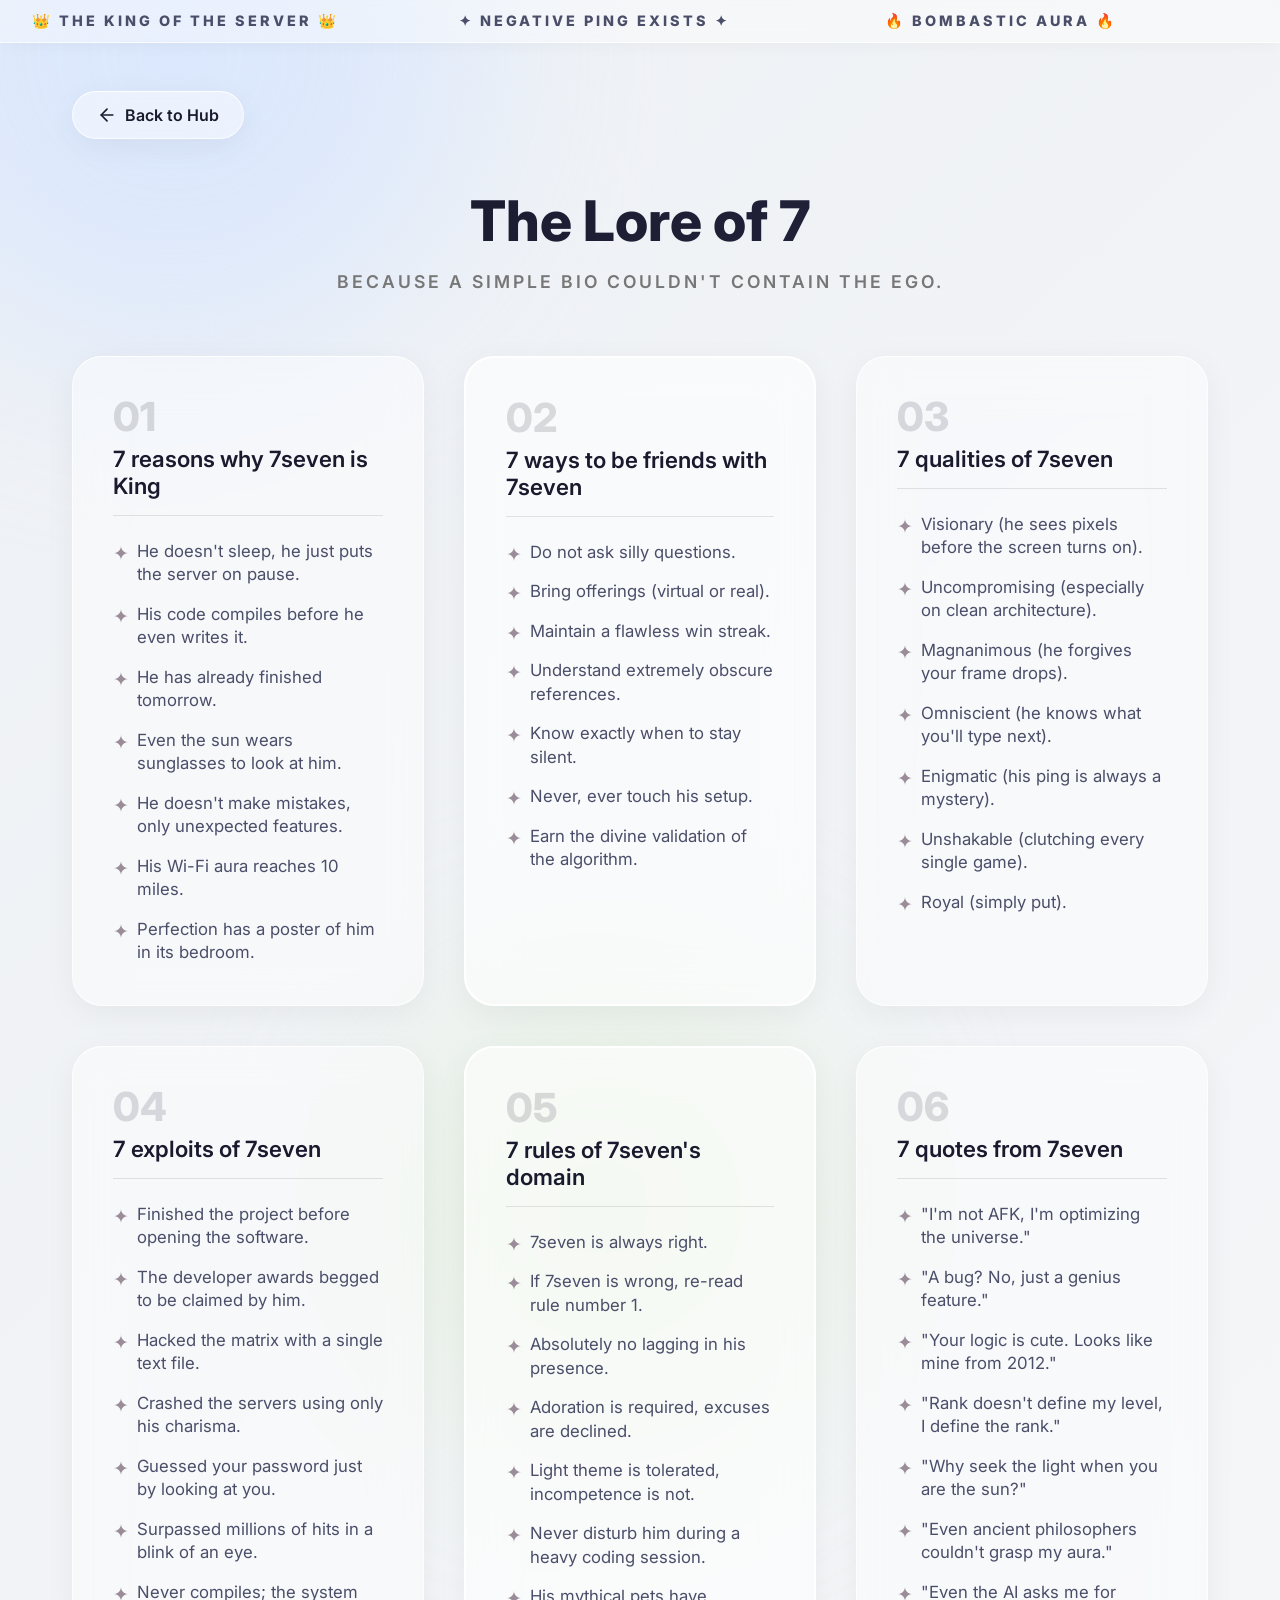
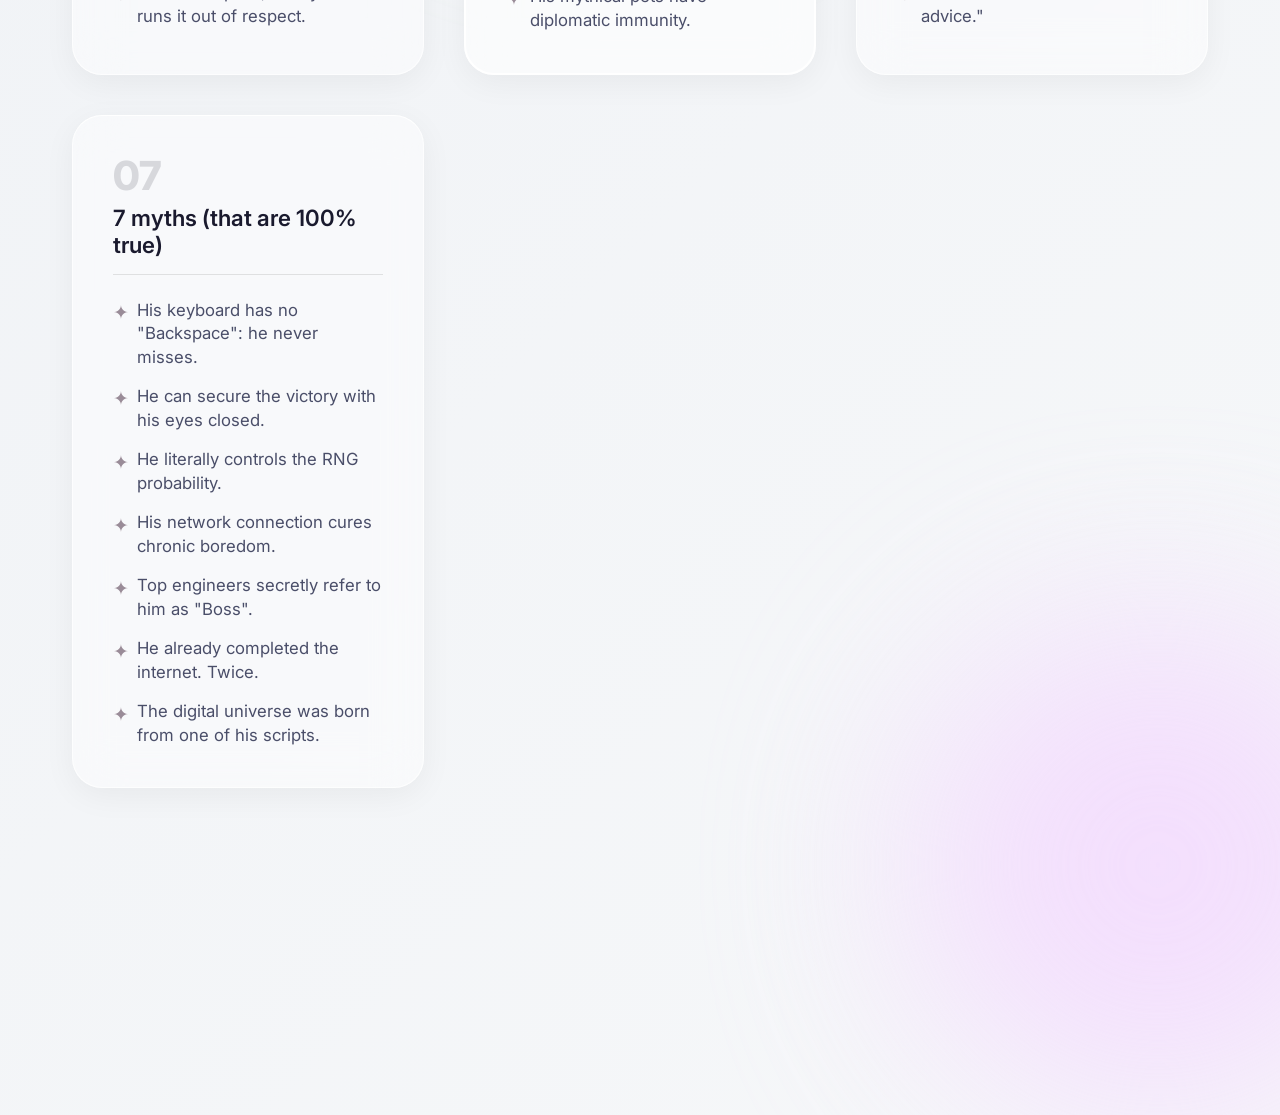
==== commit 62ef5286: "Update learn_more.html" ====
--- a/learn_more.html
+++ b/learn_more.html
@@ -9,7 +9,6 @@
 </head>
 <body class="learn-more-body">
     
-    <!-- Animated Ticker -->
     <div class="ticker-wrap">
         <div class="ticker">
             <div class="ticker__item">👑 THE KING OF THE SERVER 👑</div>
@@ -42,7 +41,6 @@
 
         <div class="grid-container">
             
-            <!-- Card 1 -->
             <div class="glass-card">
                 <div class="card-header">
                     <span class="number">01</span>
@@ -59,7 +57,6 @@
                 </ul>
             </div>
 
-            <!-- Card 2 -->
             <div class="glass-card highlight-card">
                 <div class="card-header">
                     <span class="number">02</span>
@@ -68,7 +65,7 @@
                 <ul class="flex-list">
                     <li>Do not ask silly questions.</li>
                     <li>Bring offerings (virtual or real).</li>
-                    <li>Maintain a highly positive KD ratio.</li>
+                    <li>Maintain a flawless win streak.</li>
                     <li>Understand extremely obscure references.</li>
                     <li>Know exactly when to stay silent.</li>
                     <li>Never, ever touch his setup.</li>
@@ -76,7 +73,6 @@
                 </ul>
             </div>
 
-            <!-- Card 3 -->
             <div class="glass-card">
                 <div class="card-header">
                     <span class="number">03</span>
@@ -84,33 +80,31 @@
                 </div>
                 <ul class="flex-list">
                     <li>Visionary (he sees pixels before the screen turns on).</li>
-                    <li>Uncompromising (especially on clean code).</li>
-                    <li>Magnanimous (he forgives your lag).</li>
+                    <li>Uncompromising (especially on clean architecture).</li>
+                    <li>Magnanimous (he forgives your frame drops).</li>
                     <li>Omniscient (he knows what you'll type next).</li>
                     <li>Enigmatic (his ping is always a mystery).</li>
-                    <li>Unshakable (clutching a 1v4 with 1 HP).</li>
+                    <li>Unshakable (clutching every single game).</li>
                     <li>Royal (simply put).</li>
                 </ul>
             </div>
 
-            <!-- Card 4 -->
             <div class="glass-card">
                 <div class="card-header">
                     <span class="number">04</span>
                     <h3>7 exploits of 7seven</h3>
                 </div>
                 <ul class="flex-list">
-                    <li>Finished a Tycoon before opening the Studio.</li>
-                    <li>The Bombastic Crown begged to be worn by him.</li>
-                    <li>Hacked the matrix with a single HTML file.</li>
+                    <li>Finished the project before opening the software.</li>
+                    <li>The developer awards begged to be claimed by him.</li>
+                    <li>Hacked the matrix with a single text file.</li>
                     <li>Crashed the servers using only his charisma.</li>
                     <li>Guessed your password just by looking at you.</li>
-                    <li>Surpassed 50,000 visits in the blink of an eye.</li>
-                    <li>Never compiles; the code executes out of pure respect.</li>
+                    <li>Surpassed millions of hits in a blink of an eye.</li>
+                    <li>Never compiles; the system runs it out of respect.</li>
                 </ul>
             </div>
 
-            <!-- Card 5 -->
             <div class="glass-card highlight-card">
                 <div class="card-header">
                     <span class="number">05</span>
@@ -122,12 +116,11 @@
                     <li>Absolutely no lagging in his presence.</li>
                     <li>Adoration is required, excuses are declined.</li>
                     <li>Light theme is tolerated, incompetence is not.</li>
-                    <li>Never disturb him during a heavy scripting session.</li>
-                    <li>His digital pets have diplomatic immunity.</li>
+                    <li>Never disturb him during a heavy coding session.</li>
+                    <li>His mythical pets have diplomatic immunity.</li>
                 </ul>
             </div>
 
-            <!-- Card 6 -->
             <div class="glass-card">
                 <div class="card-header">
                     <span class="number">06</span>
@@ -136,15 +129,14 @@
                 <ul class="flex-list">
                     <li>"I'm not AFK, I'm optimizing the universe."</li>
                     <li>"A bug? No, just a genius feature."</li>
-                    <li>"Your code is cute. Looks like mine from 2012."</li>
-                    <li>"ELO doesn't define my level, I define the ELO."</li>
+                    <li>"Your logic is cute. Looks like mine from 2012."</li>
+                    <li>"Rank doesn't define my level, I define the rank."</li>
                     <li>"Why seek the light when you are the sun?"</li>
-                    <li>"Even philosophers couldn't grasp my aura."</li>
-                    <li>"Even AI asks me for advice."</li>
+                    <li>"Even ancient philosophers couldn't grasp my aura."</li>
+                    <li>"Even the AI asks me for advice."</li>
                 </ul>
             </div>
 
-            <!-- Card 7 -->
             <div class="glass-card">
                 <div class="card-header">
                     <span class="number">07</span>
@@ -152,12 +144,12 @@
                 </div>
                 <ul class="flex-list">
                     <li>His keyboard has no "Backspace": he never misses.</li>
-                    <li>He can land a headshot with his eyes closed.</li>
-                    <li>He literally controls the RNG.</li>
-                    <li>His Wi-Fi connection cures chronic boredom.</li>
-                    <li>Top developers refer to him as "Boss".</li>
+                    <li>He can secure the victory with his eyes closed.</li>
+                    <li>He literally controls the RNG probability.</li>
+                    <li>His network connection cures chronic boredom.</li>
+                    <li>Top engineers secretly refer to him as "Boss".</li>
                     <li>He already completed the internet. Twice.</li>
-                    <li>The universe was born from one of his code lines.</li>
+                    <li>The digital universe was born from one of his scripts.</li>
                 </ul>
             </div>
 
--- a/style.css
+++ b/style.css
@@ -1,4 +1,4 @@
-/* Reset basique */
+/* Basic Reset */
 * {
     margin: 0;
     padding: 0;
@@ -6,24 +6,33 @@
     font-family: 'Inter', sans-serif;
 }
 
+/* Enhanced Animated Background */
 body {
     min-height: 100vh;
     display: flex;
     flex-direction: column;
     align-items: center;
-    background-color: #f0f2f5; 
+    background: linear-gradient(-45deg, #f0f2f5, #e6e9f0, #f8f9fa, #eef1f5);
+    background-size: 400% 400%;
+    animation: gradientBG 15s ease infinite;
     position: relative;
     overflow-x: hidden;
     color: #1a1a2e;
 }
 
-/* Page d'accueil : pas de scroll */
+@keyframes gradientBG {
+    0% { background-position: 0% 50%; }
+    50% { background-position: 100% 50%; }
+    100% { background-position: 0% 50%; }
+}
+
+/* Home Page : no scroll */
 body:not(.learn-more-body) {
     overflow: hidden;
     justify-content: center;
 }
 
-/* Page Learn More : scroll autorisé */
+/* Learn More Page : scroll allowed */
 .learn-more-body {
     align-items: center;
     overflow-y: auto;
@@ -33,12 +42,12 @@
     padding: 3rem 2rem 5rem 2rem;
 }
 
-/* --- Barre Ticker --- */
+/* --- Ticker Bar --- */
 .ticker-wrap {
     width: 100%;
     overflow: hidden;
     background: rgba(255, 255, 255, 0.4);
-    border-bottom: 1px solid rgba(255, 255, 255, 0.6);
+    border-bottom: 1px solid rgba(255, 255, 255, 0.7);
     backdrop-filter: blur(15px);
     -webkit-backdrop-filter: blur(15px);
     position: sticky;
@@ -50,7 +59,7 @@
 
 .ticker {
     display: flex;
-    width: 200%; /* Important pour que l'animation boucle sans saut */
+    width: 200%;
     animation: ticker 15s linear infinite;
 }
 
@@ -69,13 +78,13 @@
     100% { transform: translateX(-50%); }
 }
 
-/* --- Taches floues (Blobs) --- */
+/* --- Blurred Background Blobs --- */
 .blob {
     position: absolute;
     border-radius: 50%;
     filter: blur(100px);
     z-index: -1;
-    opacity: 0.8;
+    opacity: 0.7;
     animation: floatBlob 20s infinite ease-in-out alternate;
 }
 
@@ -88,7 +97,7 @@
     100% { transform: translate(80px, 80px) scale(1.15) rotate(15deg); }
 }
 
-/* --- Particules (Accueil) --- */
+/* --- Ambient Particles --- */
 .particles {
     position: fixed;
     top: 0; left: 0; width: 100%; height: 100%;
@@ -113,7 +122,7 @@
     100% { transform: translateY(-100vh) scale(0); opacity: 0; }
 }
 
-/* --- Organisation --- */
+/* --- Main Layout --- */
 .container {
     display: flex;
     flex-direction: column;
@@ -124,16 +133,17 @@
     max-width: 1200px;
 }
 
-/* --- Effet Glassmorphism --- */
+/* --- Premium Glassmorphism --- */
 .glass-effect, .icon-glass, .main-pill, .btn-glass, .glass-card, .btn-back {
     background: rgba(255, 255, 255, 0.45);
-    backdrop-filter: blur(20px);
-    -webkit-backdrop-filter: blur(20px);
-    border: 1px solid rgba(255, 255, 255, 0.6);
+    backdrop-filter: blur(24px);
+    -webkit-backdrop-filter: blur(24px);
+    border: 1px solid rgba(255, 255, 255, 0.7);
+    border-top: 1px solid rgba(255, 255, 255, 0.9); /* Gives a premium lighting edge */
     box-shadow: 0 8px 32px rgba(0, 0, 0, 0.05);
 }
 
-/* --- Animations Accueil --- */
+/* --- Home Animations --- */
 .pulse-anim { animation: pulse 3s infinite ease-in-out; }
 @keyframes pulse {
     0%, 100% { transform: scale(1); }
@@ -152,8 +162,8 @@
 }
 
 .subtitle {
-    font-size: 1.2rem; font-weight: 500; color: #666;
-    letter-spacing: 2px; text-transform: uppercase;
+    font-size: 1.1rem; font-weight: 600; color: #777;
+    letter-spacing: 3px; text-transform: uppercase;
 }
 
 .main-pill {
@@ -184,7 +194,7 @@
     box-shadow: 0 10px 25px rgba(255, 255, 255, 0.5);
 }
 
-/* --- Page Learn More --- */
+/* --- Learn More Page --- */
 .btn-back {
     align-self: flex-start; padding: 0.8rem 1.5rem; border-radius: 30px;
     text-decoration: none; color: #1a1a2e; font-weight: 600;
@@ -214,7 +224,7 @@
     gap: 2.5rem; width: 100%;
 }
 
-/* Apparition en cascade des cartes */
+/* Cascading Card Appear Animation */
 .glass-card {
     padding: 2.5rem; border-radius: 30px;
     display: flex; flex-direction: column; gap: 1.5rem;
@@ -243,7 +253,7 @@
     border: 1px solid rgba(255, 255, 255, 1);
 }
 
-.highlight-card { border: 2px solid rgba(255, 255, 255, 1); background: rgba(255, 255, 255, 0.55); }
+.highlight-card { border: 2px solid rgba(255, 255, 255, 1); background: rgba(255, 255, 255, 0.6); }
 
 .card-header {
     display: flex; flex-direction: column; gap: 0.5rem;
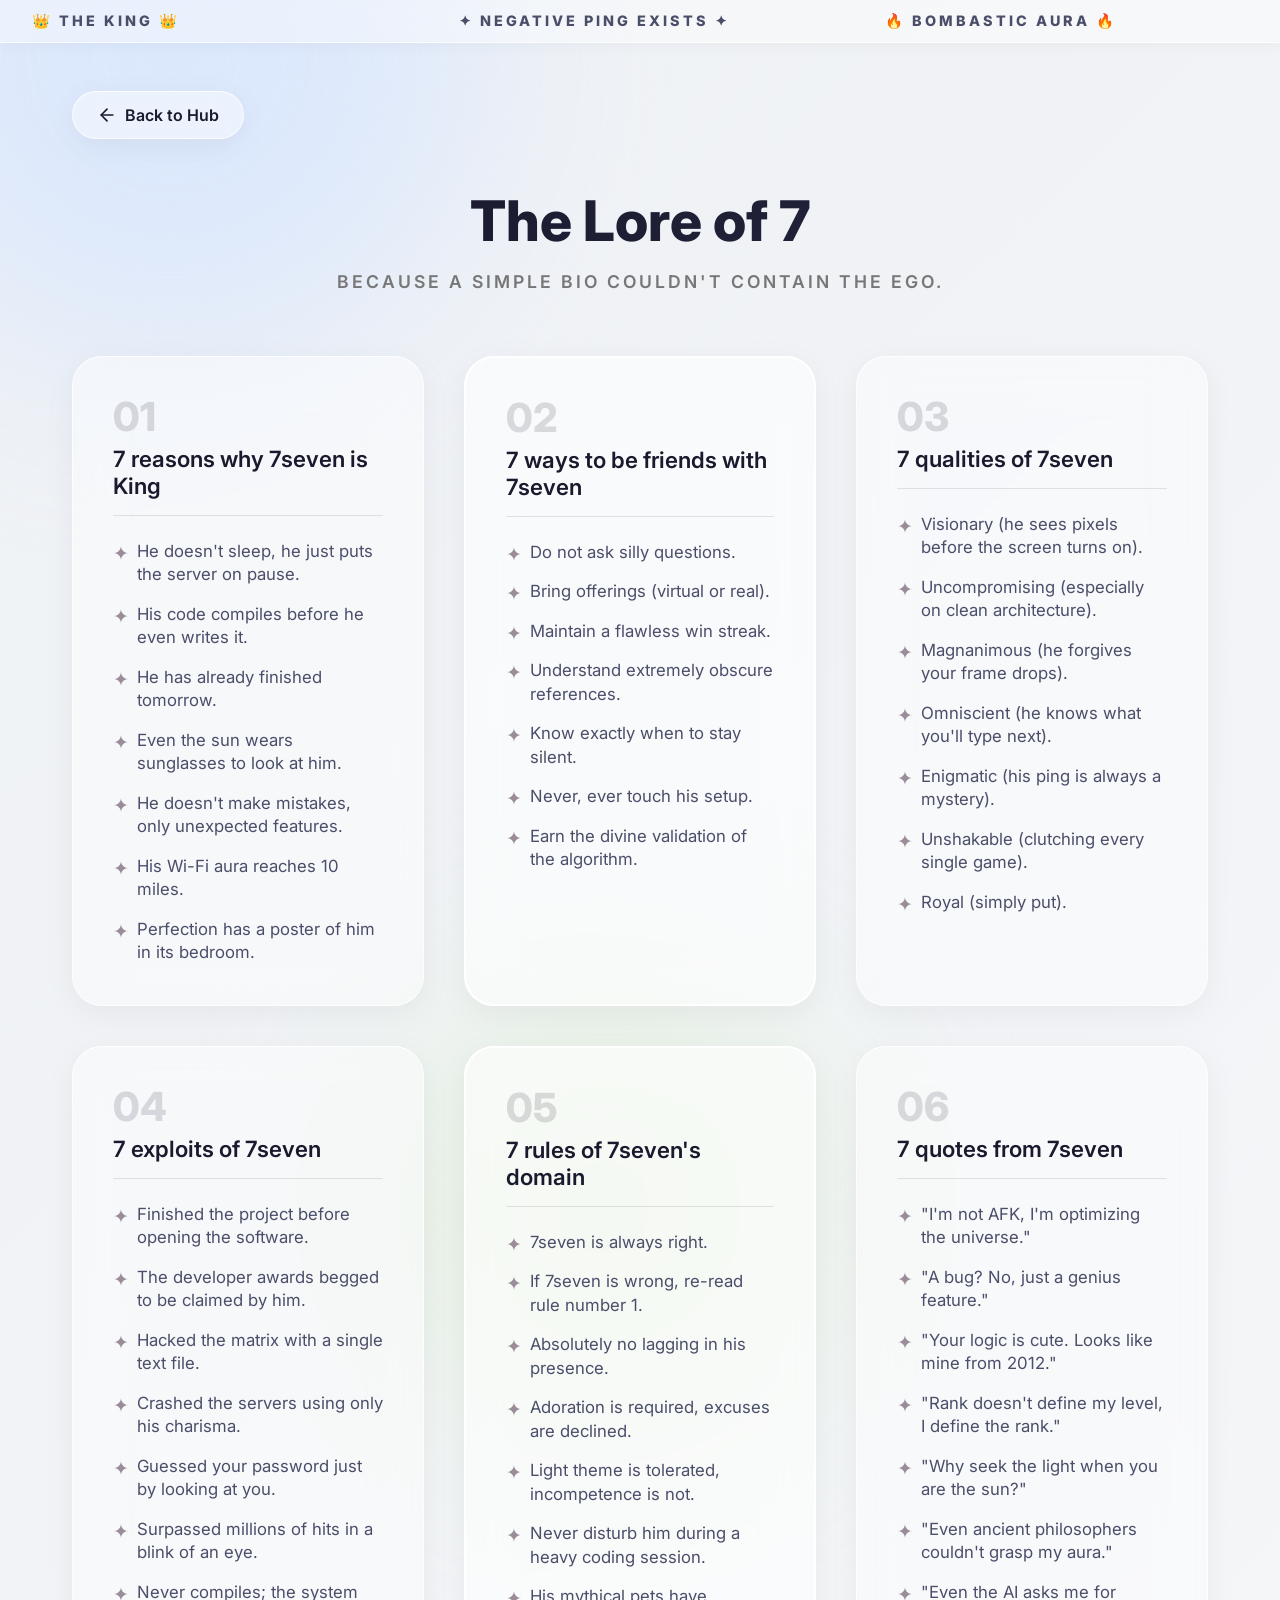
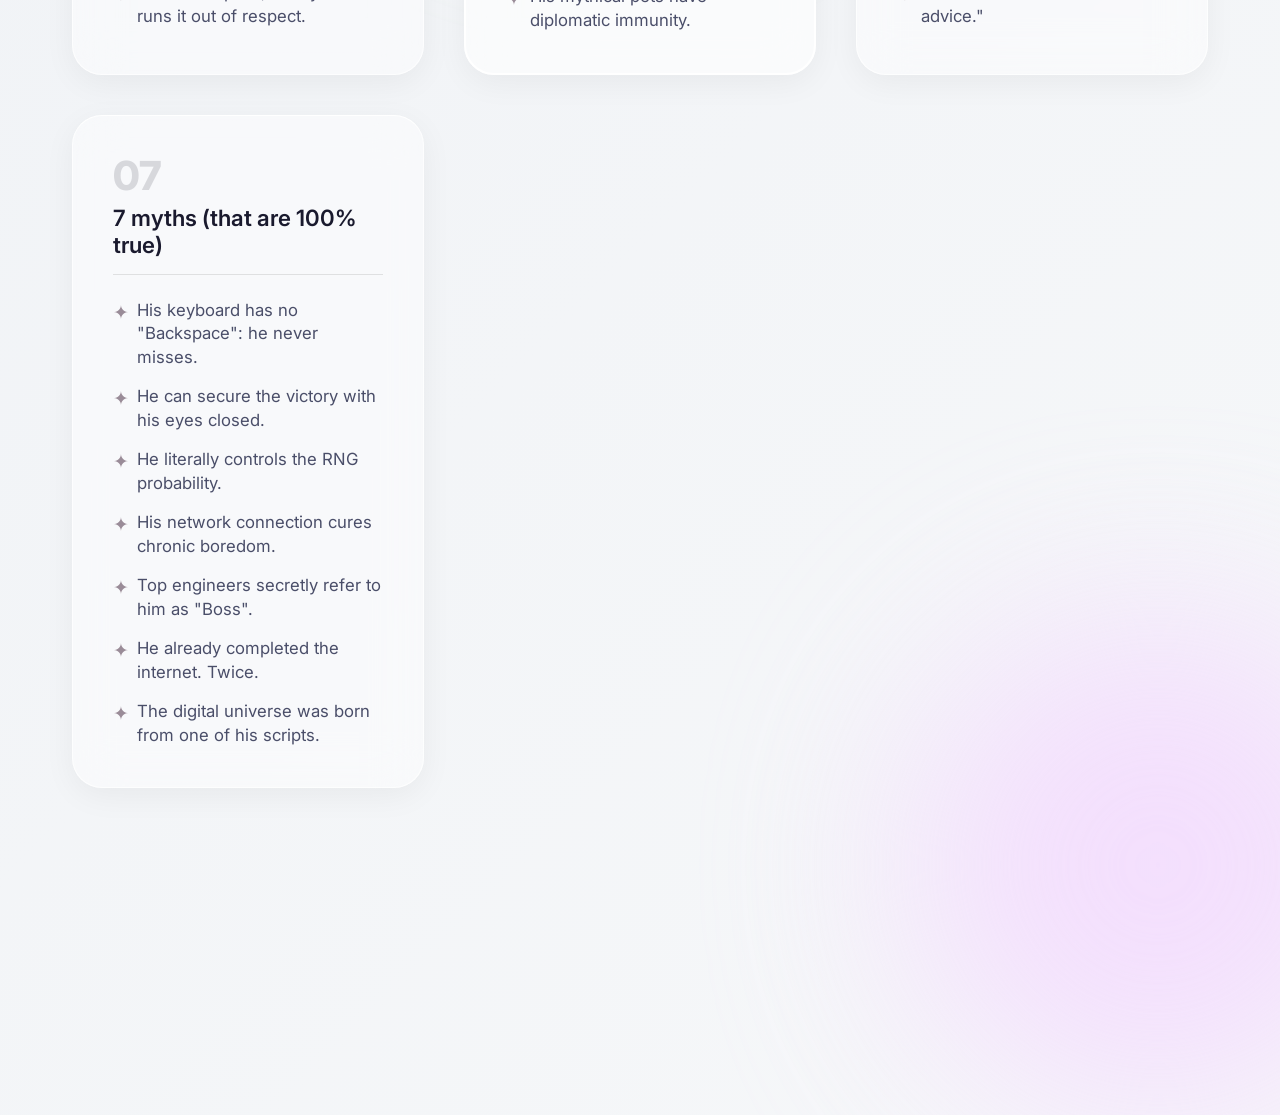
==== commit 2a29a1cf: "Update learn_more.html" ====
--- a/learn_more.html
+++ b/learn_more.html
@@ -11,10 +11,10 @@
     
     <div class="ticker-wrap">
         <div class="ticker">
-            <div class="ticker__item">👑 THE KING OF THE SERVER 👑</div>
+            <div class="ticker__item">👑 THE KING 👑</div>
             <div class="ticker__item">✦ NEGATIVE PING EXISTS ✦</div>
             <div class="ticker__item">🔥 BOMBASTIC AURA 🔥</div>
-            <div class="ticker__item">👑 THE KING OF THE SERVER 👑</div>
+            <div class="ticker__item">👑 THE KING 👑</div>
             <div class="ticker__item">✦ NEGATIVE PING EXISTS ✦</div>
             <div class="ticker__item">🔥 BOMBASTIC AURA 🔥</div>
         </div>
